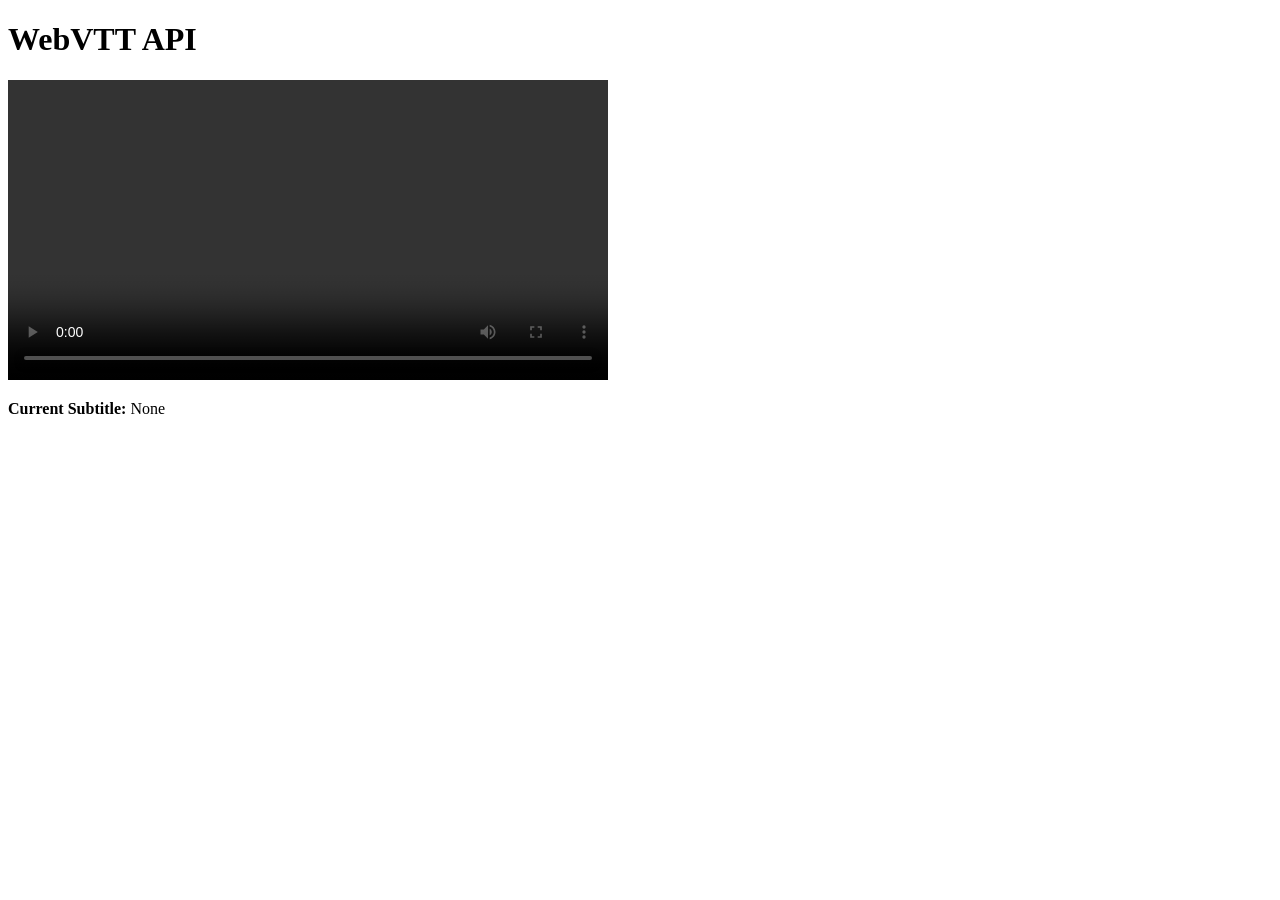
==== index.html @ 9e52660b "deploy: 135d1406db615ca19ad2fa0ef7e15a4ab22b1b47" ====
﻿<!DOCTYPE html>
<html lang="en">
<head>
    <title>WebVTT API Example</title>
    <meta charset="utf-8" />
    <meta name="viewport" content="width=device-width, initial-scale=1.0" />
    <link rel="stylesheet" type="text/css" href="Content/WebSharper.WebVTT.Sample.css" />
    <style>
        /* Don't show the not-yet-loaded templates */
        [ws-template], [ws-children-template] { display: none; }
    </style>
    <script type="module" src="Content/WebSharper.WebVTT.Sample.head.js"></script>
</head>
<body>
    <h1>WebVTT API</h1>
    <div id="main" ws-children-template="Main">
        <div ws-onafterrender="init">
            <video id="video" controls width="600">
                <source src="sample.mp4" type="video/mp4">
            </video>

            <p><strong>Current Subtitle:</strong> <span id="currentCaption">${Subtitles}</span></p>
        </div>
    </div>
    <script type="module" src="Content/WebSharper.WebVTT.Sample.min.js"></script>
</body>
</html>
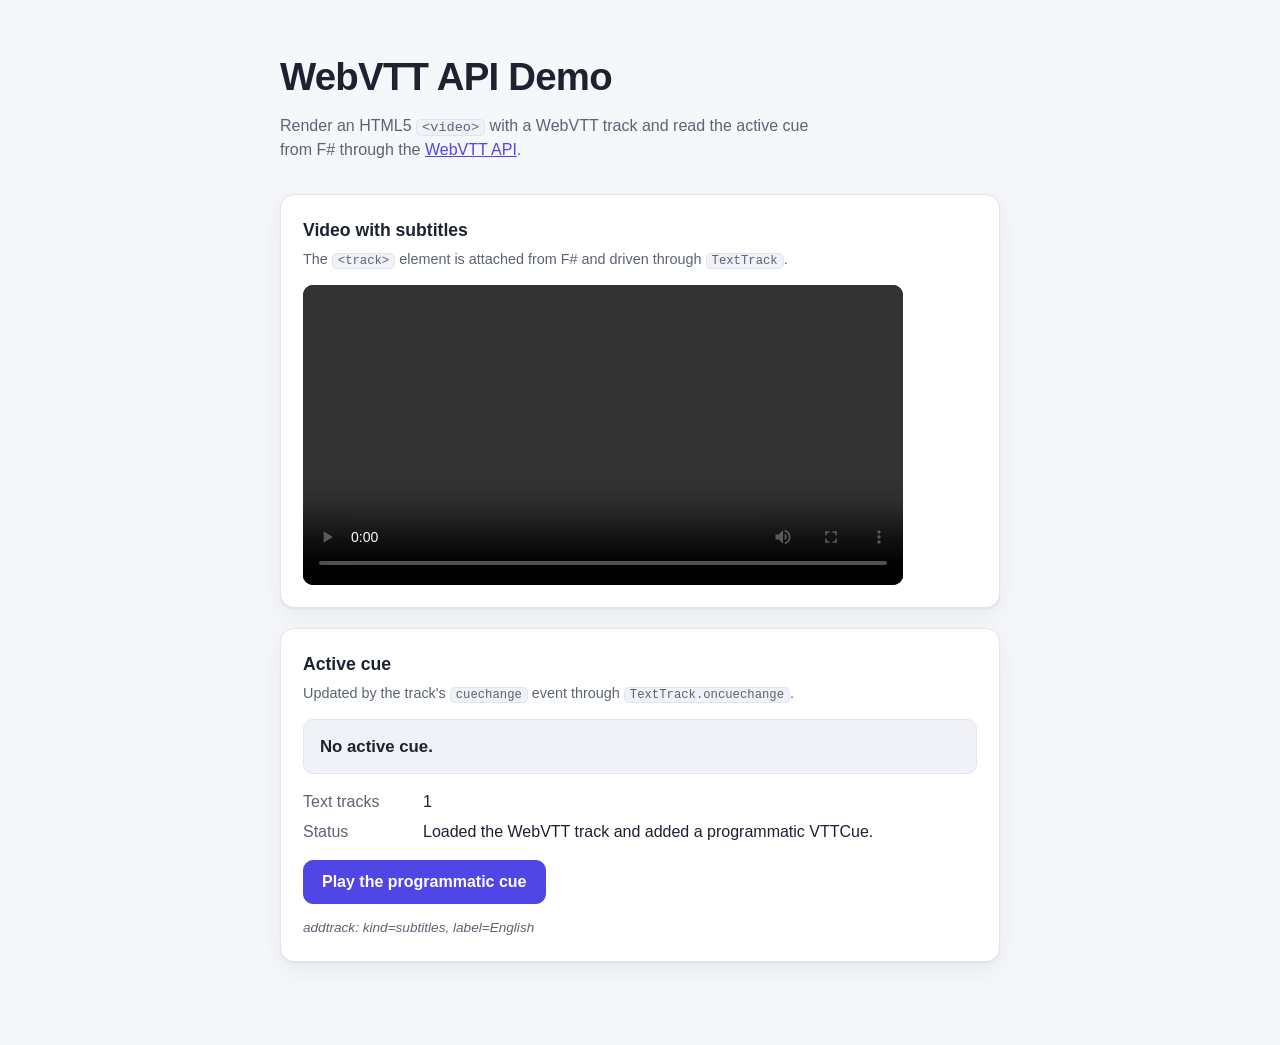
==== commit 8d81e603: "deploy: 8f7e1e11b4b2e4b83689db11e07a41ef11c3f738" ====
--- a/index.html
+++ b/index.html
@@ -1,10 +1,12 @@
 ﻿<!DOCTYPE html>
 <html lang="en">
 <head>
-    <title>WebVTT API Example</title>
+    <title>WebSharper WebVTT API Demo</title>
     <meta charset="utf-8" />
     <meta name="viewport" content="width=device-width, initial-scale=1.0" />
+    <link rel="icon" href="data:image/svg+xml,%3Csvg xmlns='http://www.w3.org/2000/svg' viewBox='0 0 16 16'%3E%3Crect width='16' height='16' rx='3' fill='%234f46e5'/%3E%3Crect x='2.5' y='4' width='11' height='8' rx='1.5' fill='white'/%3E%3Cpath d='M5 9h6v1.4H5z' fill='%234f46e5'/%3E%3C/svg%3E" />
     <link rel="stylesheet" type="text/css" href="Content/WebSharper.WebVTT.Sample.css" />
+    <link rel="stylesheet" type="text/css" href="site.css" />
     <style>
         /* Don't show the not-yet-loaded templates */
         [ws-template], [ws-children-template] { display: none; }
@@ -12,16 +14,40 @@
     <script type="module" src="Content/WebSharper.WebVTT.Sample.head.js"></script>
 </head>
 <body>
-    <h1>WebVTT API</h1>
-    <div id="main" ws-children-template="Main">
-        <div ws-onafterrender="init">
-            <video id="video" controls width="600">
-                <source src="sample.mp4" type="video/mp4">
-            </video>
+    <main class="page">
+        <header class="hero">
+            <h1>WebVTT API Demo</h1>
+            <p class="lede">
+                Render an HTML5 <code>&lt;video&gt;</code> with a WebVTT track and read the active cue
+                from F# through the
+                <a href="https://developer.mozilla.org/en-US/docs/Web/API/WebVTT_API" target="_blank" rel="noreferrer">WebVTT API</a>.
+            </p>
+        </header>
 
-            <p><strong>Current Subtitle:</strong> <span id="currentCaption">${Subtitles}</span></p>
+        <div id="main" ws-children-template="Main">
+            <section class="card">
+                <h2>Video with subtitles</h2>
+                <p class="hint">The <code>&lt;track&gt;</code> element is attached from F# and driven through <code>TextTrack</code>.</p>
+                <video class="player" controls width="600" ws-attr="VideoAttrs">
+                    <source src="sample.mp4" type="video/mp4" />
+                </video>
+            </section>
+
+            <section class="card">
+                <h2>Active cue</h2>
+                <p class="hint">Updated by the track's <code>cuechange</code> event through <code>TextTrack.oncuechange</code>.</p>
+                <p class="caption" role="status">${caption}</p>
+                <dl class="facts">
+                    <div class="fact"><dt>Text tracks</dt><dd>${trackCount}</dd></div>
+                    <div class="fact"><dt>Status</dt><dd>${trackStatus}</dd></div>
+                </dl>
+                <div class="actions">
+                    <button class="btn btn-primary" ws-onclick="playCue">Play the programmatic cue</button>
+                </div>
+                <p class="event">${lastEvent}</p>
+            </section>
         </div>
-    </div>
+    </main>
     <script type="module" src="Content/WebSharper.WebVTT.Sample.min.js"></script>
 </body>
-</html>+</html>
--- a/site.css
+++ b/site.css
@@ -0,0 +1,179 @@
+:root {
+  color-scheme: light dark;
+  --bg: #f6f7fb;
+  --surface: #ffffff;
+  --border: #e2e5ee;
+  --text: #1c2230;
+  --muted: #5b6472;
+  --primary: #4f46e5;
+  --primary-hover: #4338ca;
+  --primary-text: #ffffff;
+  --code-bg: #f1f2f7;
+  --shadow: 0 1px 2px rgba(16, 24, 40, 0.06), 0 8px 24px rgba(16, 24, 40, 0.06);
+}
+
+@media (prefers-color-scheme: dark) {
+  :root {
+    --bg: #0f1420;
+    --surface: #171d2b;
+    --border: #2a3348;
+    --text: #e7eaf2;
+    --muted: #9aa4b8;
+    --primary: #7c74f5;
+    --primary-hover: #918bff;
+    --primary-text: #0f1420;
+    --code-bg: #101725;
+    --shadow: 0 1px 2px rgba(0, 0, 0, 0.4), 0 12px 32px rgba(0, 0, 0, 0.35);
+  }
+}
+
+* {
+  box-sizing: border-box;
+}
+
+body {
+  margin: 0;
+  background: var(--bg);
+  color: var(--text);
+  font-family: -apple-system, BlinkMacSystemFont, "Segoe UI", Roboto, Helvetica, Arial, sans-serif;
+  font-size: 16px;
+  line-height: 1.5;
+  -webkit-font-smoothing: antialiased;
+}
+
+.page {
+  max-width: 760px;
+  margin: 0 auto;
+  padding: 48px 20px 64px;
+}
+
+.hero h1 {
+  margin: 0 0 8px;
+  font-size: clamp(1.8rem, 4vw, 2.4rem);
+  letter-spacing: -0.02em;
+}
+
+.hero .lede {
+  margin: 0 0 32px;
+  color: var(--muted);
+  max-width: 60ch;
+}
+
+.hero a {
+  color: var(--primary);
+}
+
+.card {
+  background: var(--surface);
+  border: 1px solid var(--border);
+  border-radius: 14px;
+  padding: 22px;
+  margin-bottom: 20px;
+  box-shadow: var(--shadow);
+}
+
+.card h2 {
+  margin: 0 0 6px;
+  font-size: 1.1rem;
+}
+
+.card .hint {
+  margin: 0 0 14px;
+  color: var(--muted);
+  font-size: 0.9rem;
+}
+
+.player {
+  display: block;
+  width: 100%;
+  max-width: 600px;
+  border-radius: 10px;
+  background: #000;
+}
+
+.caption {
+  margin: 0 0 16px;
+  padding: 14px 16px;
+  min-height: 52px;
+  display: flex;
+  align-items: center;
+  background: var(--code-bg);
+  border: 1px solid var(--border);
+  border-radius: 10px;
+  font-size: 1.05rem;
+  font-weight: 600;
+}
+
+.facts {
+  margin: 0;
+  display: grid;
+  gap: 6px;
+}
+
+.fact {
+  display: flex;
+  gap: 10px;
+}
+
+.fact dt {
+  min-width: 110px;
+  color: var(--muted);
+}
+
+.fact dd {
+  margin: 0;
+}
+
+.actions {
+  display: flex;
+  flex-wrap: wrap;
+  gap: 10px;
+  margin-top: 16px;
+}
+
+.btn {
+  appearance: none;
+  border: 1px solid var(--border);
+  background: var(--surface);
+  color: var(--text);
+  padding: 9px 18px;
+  border-radius: 10px;
+  font: inherit;
+  font-weight: 600;
+  cursor: pointer;
+  transition: background-color 120ms ease, border-color 120ms ease, transform 120ms ease;
+}
+
+.btn:hover {
+  border-color: var(--primary);
+}
+
+.btn:active {
+  transform: translateY(1px);
+}
+
+.btn-primary {
+  background: var(--primary);
+  border-color: var(--primary);
+  color: var(--primary-text);
+}
+
+.btn-primary:hover {
+  background: var(--primary-hover);
+  border-color: var(--primary-hover);
+}
+
+.event {
+  margin: 14px 0 0;
+  color: var(--muted);
+  font-size: 0.85rem;
+  font-style: italic;
+}
+
+code {
+  background: var(--code-bg);
+  border: 1px solid var(--border);
+  border-radius: 5px;
+  padding: 0 5px;
+  font-size: 0.85em;
+}
